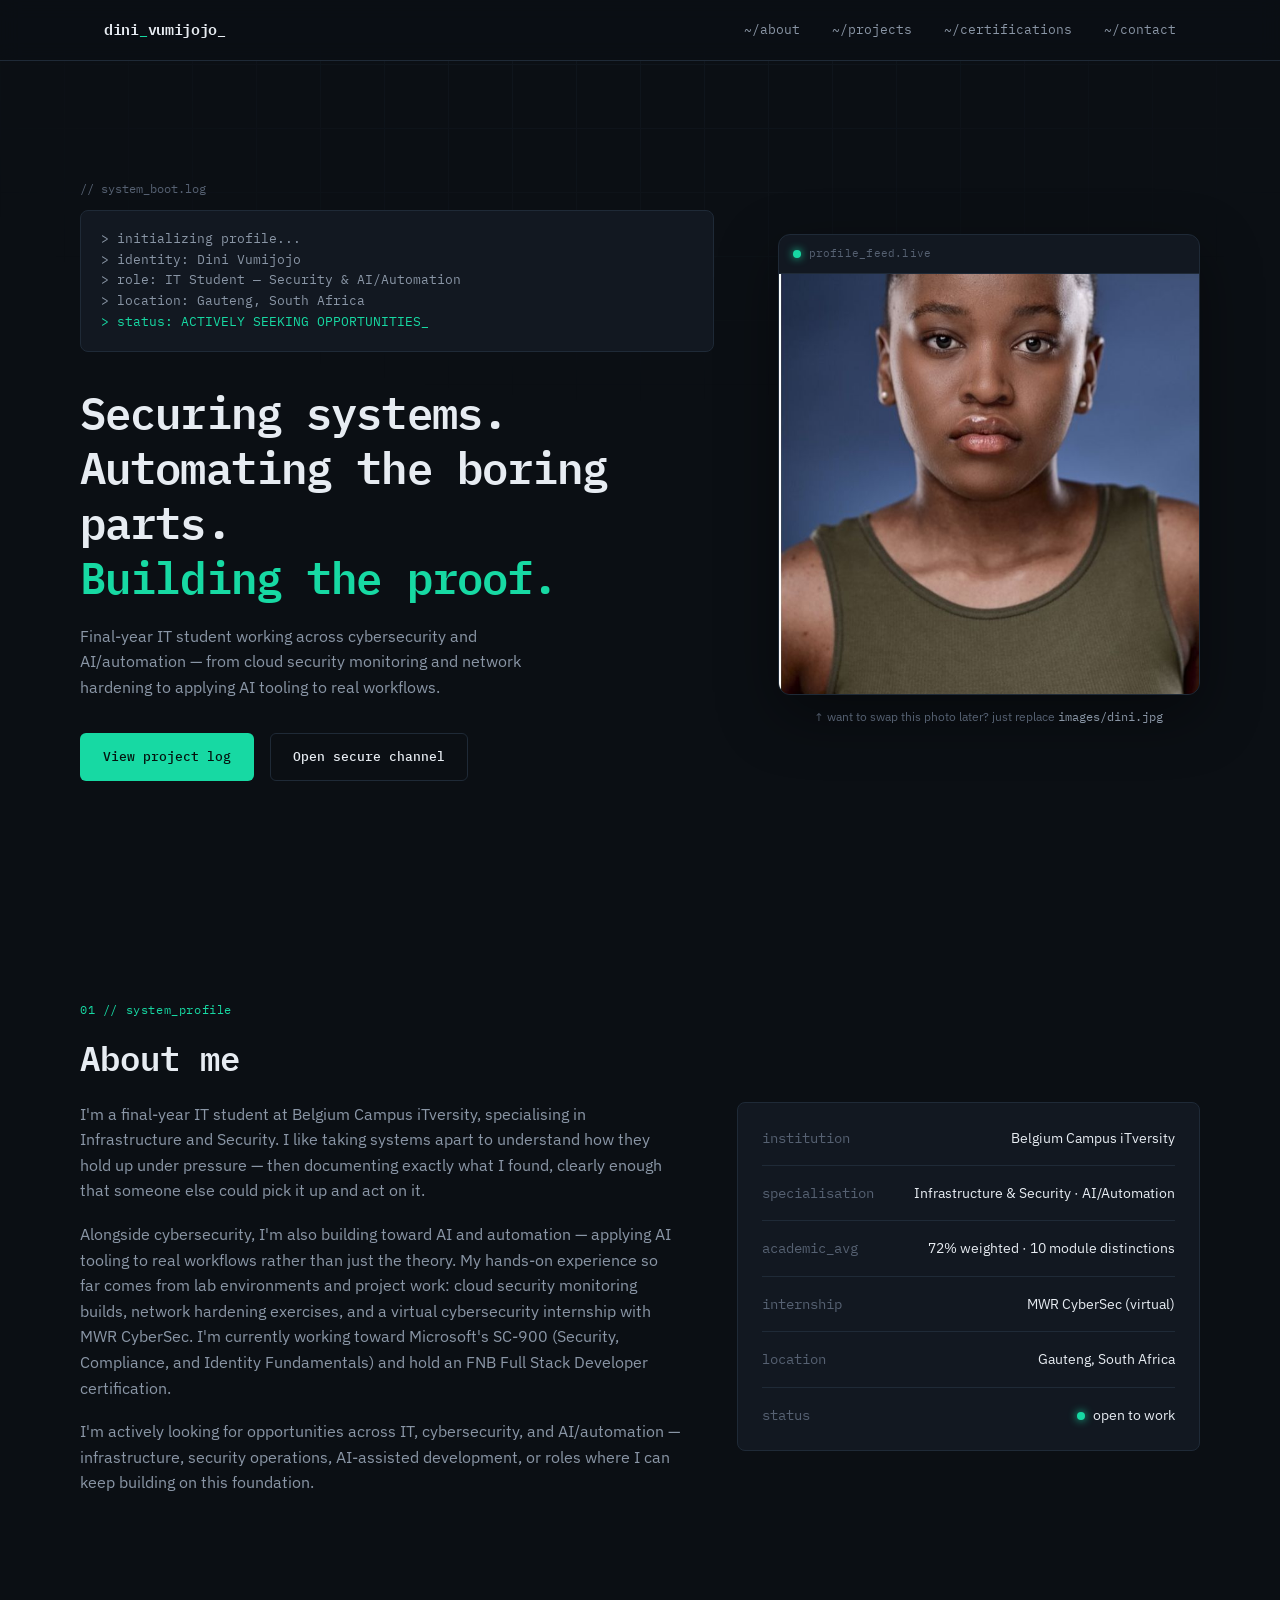
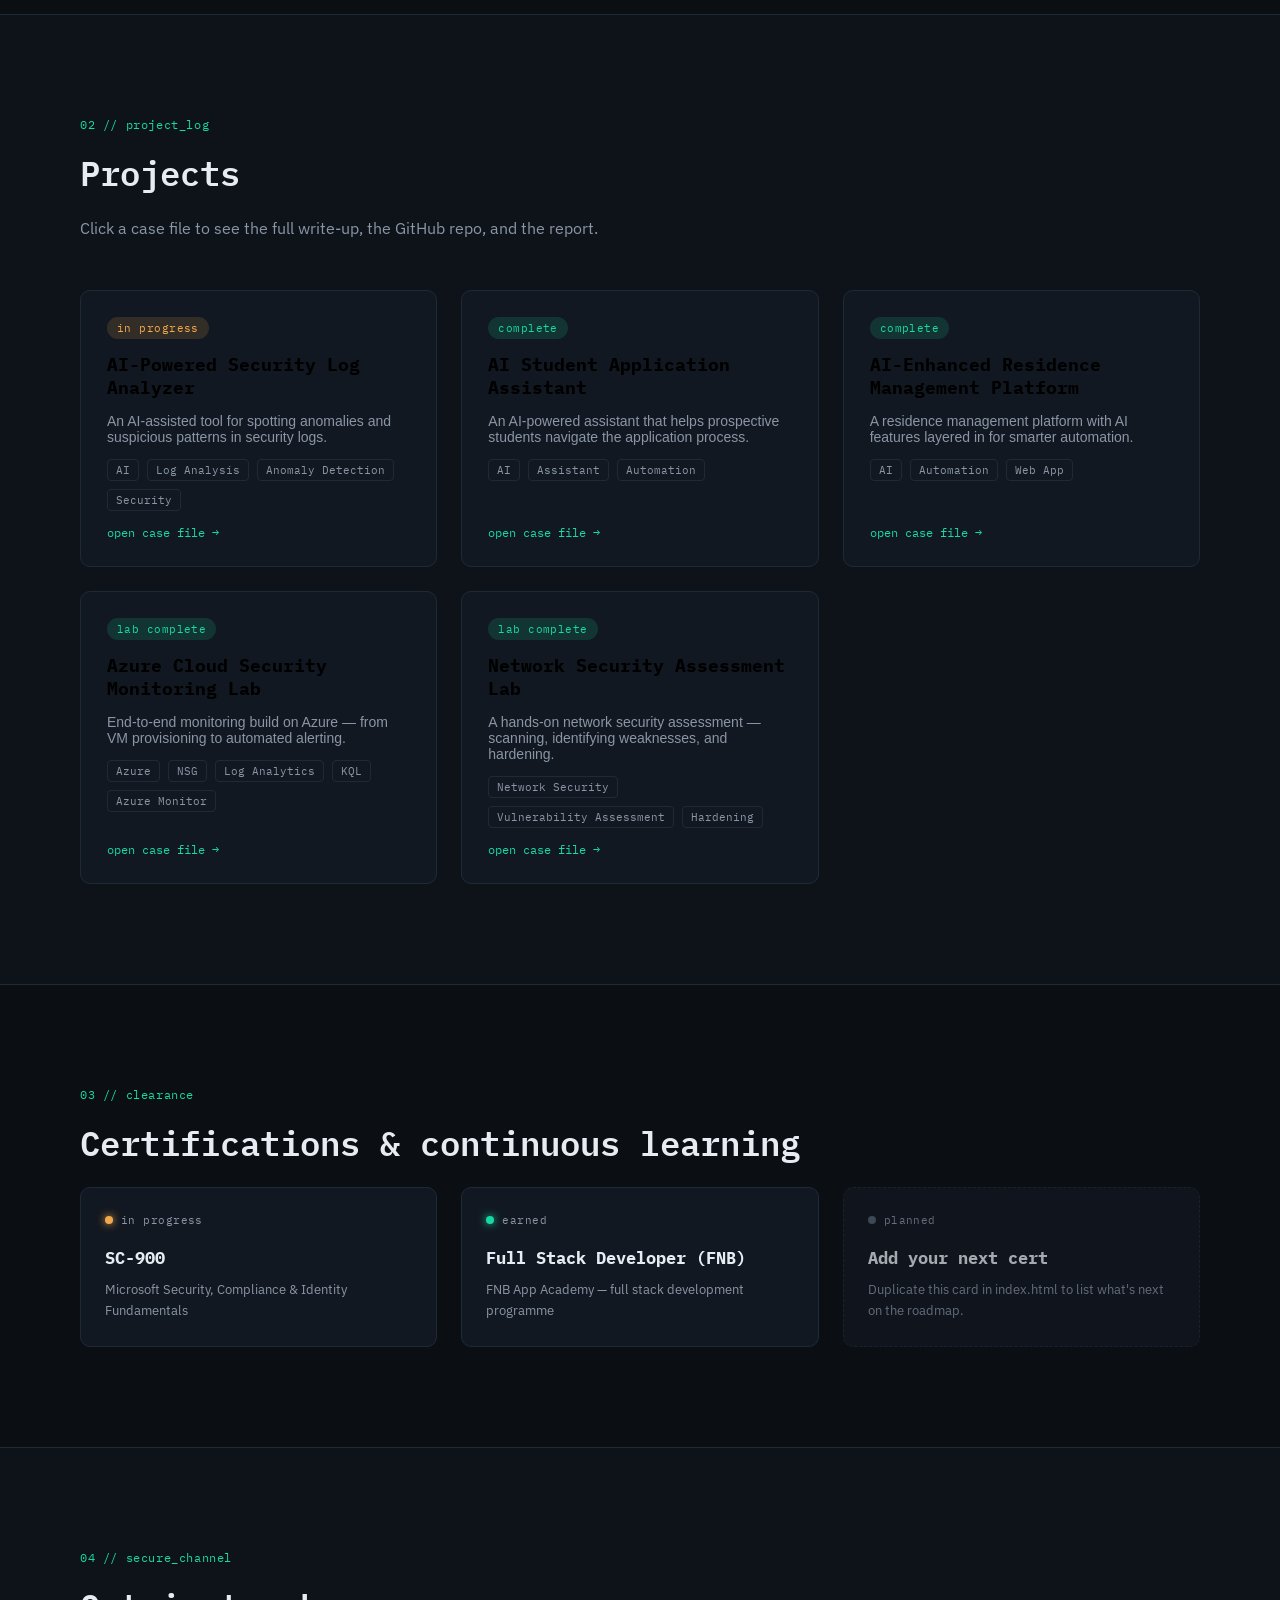
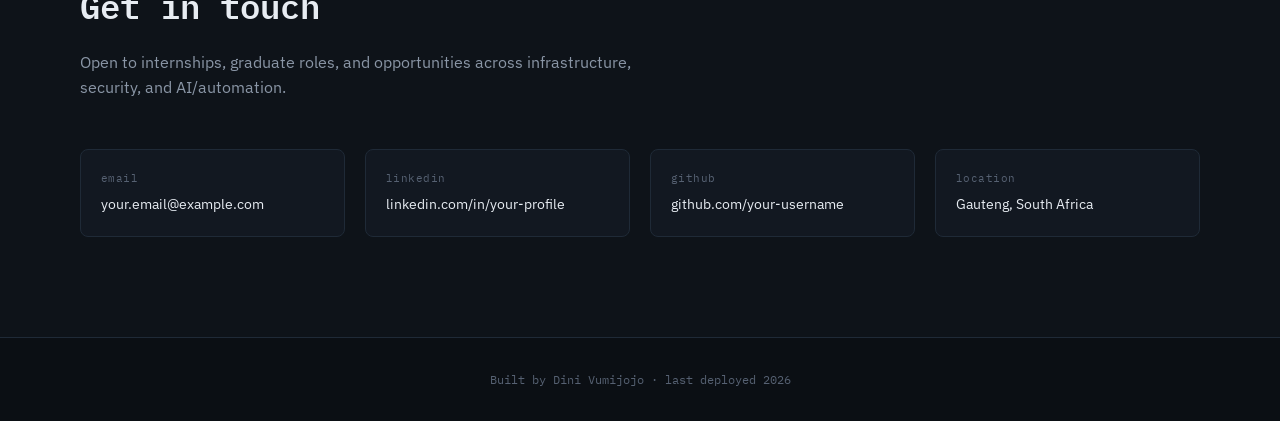
==== dini-portfolio/index.html @ 421c4d6e "Add profile photo" ====
<!DOCTYPE html>
<html lang="en">
<head>
<meta charset="UTF-8">
<meta name="viewport" content="width=device-width, initial-scale=1.0">
<title>Dini Vumijojo — IT Student | Security & AI/Automation</title>
<link rel="preconnect" href="https://fonts.googleapis.com">
<link rel="preconnect" href="https://fonts.gstatic.com" crossorigin>
<link href="https://fonts.googleapis.com/css2?family=IBM+Plex+Mono:wght@400;500;600;700&family=IBM+Plex+Sans:wght@400;500;600;700&display=swap" rel="stylesheet">
<link rel="stylesheet" href="style.css">
</head>
<body>

<!-- ===== BACKGROUND GRID DECORATION ===== -->
<div class="grid-overlay" aria-hidden="true"></div>

<!-- ===== NAV ===== -->
<header class="nav">
  <div class="nav-inner">
    <a href="#top" class="nav-logo">dini<span class="accent">_</span>vumijojo<span class="cursor-blink">_</span></a>
    <nav class="nav-links">
      <a href="#about">~/about</a>
      <a href="#projects">~/projects</a>
      <a href="#certifications">~/certifications</a>
      <a href="#contact">~/contact</a>
    </nav>
    <button class="nav-toggle" id="navToggle" aria-label="Toggle menu" aria-expanded="false">
      <span></span><span></span><span></span>
    </button>
  </div>
</header>

<!-- ===== HERO ===== -->
<section class="hero" id="top">
  <div class="hero-inner">
    <div class="hero-text">
      <p class="terminal-label">// system_boot.log</p>
      <div class="terminal-box" id="bootTerminal">
        <p class="boot-line" data-text="> initializing profile..."></p>
        <p class="boot-line" data-text="> identity: Dini Vumijojo"></p>
        <p class="boot-line" data-text="> role: IT Student — Security & AI/Automation"></p>
        <p class="boot-line" data-text="> location: Gauteng, South Africa"></p>
        <p class="boot-line boot-line--status" data-text="> status: ACTIVELY SEEKING OPPORTUNITIES_"></p>
      </div>
      <h1 class="hero-title">Securing systems.<br>Automating the boring parts.<br><span class="accent">Building the proof.</span></h1>
      <p class="hero-sub">Final-year IT student working across cybersecurity and AI/automation — from cloud security monitoring and network hardening to applying AI tooling to real workflows.</p>
      <div class="hero-cta">
        <a href="#projects" class="btn btn--primary">View project log</a>
        <a href="#contact" class="btn btn--ghost">Open secure channel</a>
      </div>
    </div>

    <div class="hero-photo-frame">
      <div class="monitor">
        <div class="monitor-bar">
          <span class="status-dot status-dot--green"></span>
          <span class="monitor-label">profile_feed.live</span>
        </div>
        <div class="monitor-screen">
          <img src="images/dini.jpg" alt="Dini Vumijojo" id="profilePhoto">
          <div class="scanline" aria-hidden="true"></div>
        </div>
      </div>
      <p class="photo-note">↑ want to swap this photo later? just replace <code>images/dini.jpg</code></p>
    </div>
  </div>
</section>

<!-- ===== ABOUT ===== -->
<section class="section" id="about">
  <div class="section-inner">
    <p class="section-eyebrow">01 // system_profile</p>
    <h2 class="section-title">About me</h2>

    <div class="about-grid">
      <div class="about-copy">
        <p>I'm a final-year IT student at Belgium Campus iTversity, specialising in Infrastructure and Security. I like taking systems apart to understand how they hold up under pressure — then documenting exactly what I found, clearly enough that someone else could pick it up and act on it.</p>
        <p>Alongside cybersecurity, I'm also building toward AI and automation — applying AI tooling to real workflows rather than just the theory. My hands-on experience so far comes from lab environments and project work: cloud security monitoring builds, network hardening exercises, and a virtual cybersecurity internship with MWR CyberSec. I'm currently working toward Microsoft's SC-900 (Security, Compliance, and Identity Fundamentals) and hold an FNB Full Stack Developer certification.</p>
        <p>I'm actively looking for opportunities across IT, cybersecurity, and AI/automation — infrastructure, security operations, AI-assisted development, or roles where I can keep building on this foundation.</p>
      </div>

      <div class="about-readout">
        <div class="readout-row">
          <span class="readout-key">institution</span>
          <span class="readout-val">Belgium Campus iTversity</span>
        </div>
        <div class="readout-row">
          <span class="readout-key">specialisation</span>
          <span class="readout-val">Infrastructure &amp; Security · AI/Automation</span>
        </div>
        <div class="readout-row">
          <span class="readout-key">academic_avg</span>
          <span class="readout-val">72% weighted · 10 module distinctions</span>
        </div>
        <div class="readout-row">
          <span class="readout-key">internship</span>
          <span class="readout-val">MWR CyberSec (virtual)</span>
        </div>
        <div class="readout-row">
          <span class="readout-key">location</span>
          <span class="readout-val">Gauteng, South Africa</span>
        </div>
        <div class="readout-row">
          <span class="readout-key">status</span>
          <span class="readout-val"><span class="status-dot status-dot--green inline-dot"></span>open to work</span>
        </div>
      </div>
    </div>
  </div>
</section>

<!-- ===== PROJECTS ===== -->
<section class="section section--alt" id="projects">
  <div class="section-inner">
    <p class="section-eyebrow">02 // project_log</p>
    <h2 class="section-title">Projects</h2>
    <p class="section-lede">Click a case file to see the full write-up, the GitHub repo, and the report.</p>

    <div class="project-grid" id="projectGrid">
      <!-- Project card: populated from data in script.js -->
    </div>
  </div>
</section>

<!-- ===== CERTIFICATIONS ===== -->
<section class="section" id="certifications">
  <div class="section-inner">
    <p class="section-eyebrow">03 // clearance</p>
    <h2 class="section-title">Certifications &amp; continuous learning</h2>

    <div class="cert-row">
      <div class="cert-badge cert-badge--progress">
        <div class="cert-badge-top">
          <span class="status-dot status-dot--amber inline-dot"></span>
          <span class="cert-state">in progress</span>
        </div>
        <h3>SC-900</h3>
        <p>Microsoft Security, Compliance &amp; Identity Fundamentals</p>
      </div>

      <div class="cert-badge cert-badge--earned">
        <div class="cert-badge-top">
          <span class="status-dot status-dot--green inline-dot"></span>
          <span class="cert-state">earned</span>
        </div>
        <h3>Full Stack Developer (FNB)</h3>
        <p>FNB App Academy — full stack development programme</p>
      </div>

      <div class="cert-badge cert-badge--placeholder">
        <div class="cert-badge-top">
          <span class="status-dot status-dot--dim inline-dot"></span>
          <span class="cert-state">planned</span>
        </div>
        <h3>Add your next cert</h3>
        <p>Duplicate this card in index.html to list what's next on the roadmap.</p>
      </div>
    </div>
  </div>
</section>

<!-- ===== CONTACT ===== -->
<section class="section section--alt" id="contact">
  <div class="section-inner">
    <p class="section-eyebrow">04 // secure_channel</p>
    <h2 class="section-title">Get in touch</h2>
    <p class="section-lede">Open to internships, graduate roles, and opportunities across infrastructure, security, and AI/automation.</p>

    <div class="contact-grid">
      <a class="contact-card" href="mailto:your.email@example.com">
        <span class="contact-label">email</span>
        <span class="contact-value">your.email@example.com</span>
      </a>
      <a class="contact-card" href="https://linkedin.com/in/your-profile" target="_blank" rel="noopener">
        <span class="contact-label">linkedin</span>
        <span class="contact-value">linkedin.com/in/your-profile</span>
      </a>
      <a class="contact-card" href="https://github.com/your-username" target="_blank" rel="noopener">
        <span class="contact-label">github</span>
        <span class="contact-value">github.com/your-username</span>
      </a>
      <div class="contact-card contact-card--static">
        <span class="contact-label">location</span>
        <span class="contact-value">Gauteng, South Africa</span>
      </div>
    </div>
  </div>
</section>

<footer class="footer">
  <p>Built by Dini Vumijojo · last deployed <span id="deployYear"></span></p>
</footer>

<!-- ===== PROJECT MODAL ===== -->
<div class="modal-backdrop" id="modalBackdrop">
  <div class="modal" role="dialog" aria-modal="true" aria-labelledby="modalTitle">
    <button class="modal-close" id="modalClose" aria-label="Close">✕</button>
    <p class="modal-eyebrow" id="modalStatus">status</p>
    <h3 class="modal-title" id="modalTitle">Project title</h3>
    <p class="modal-desc" id="modalDesc">Description</p>
    <div class="modal-tags" id="modalTags"></div>
    <div class="modal-actions">
      <a href="#" class="btn btn--primary" id="modalGithub" target="_blank" rel="noopener">View on GitHub</a>
      <a href="#" class="btn btn--ghost" id="modalDoc" target="_blank" rel="noopener">View report (PDF)</a>
    </div>
  </div>
</div>

<script src="script.js"></script>
</body>
</html>
---- dini-portfolio/style.css ----
/* =========================================================
   TOKENS
========================================================= */
:root{
  --bg:            #0B0F14;
  --panel:         #121821;
  --panel-alt:     #0E1319;
  --border:        #1F2A37;
  --text:          #E7ECF2;
  --text-dim:      #8A96A6;
  --text-faint:    #566172;
  --accent:        #17D9A3;
  --accent-dim:    rgba(23,217,163,0.15);
  --amber:         #F2A94D;
  --amber-dim:     rgba(242,169,77,0.15);
  --danger:        #EF5B5B;

  --font-mono: 'IBM Plex Mono', 'Courier New', monospace;
  --font-sans: 'IBM Plex Sans', -apple-system, sans-serif;

  --max-w: 1120px;
}

*{ box-sizing:border-box; margin:0; padding:0; }

html{ scroll-behavior:smooth; }

body{
  background:var(--bg);
  color:var(--text);
  font-family:var(--font-sans);
  line-height:1.6;
  -webkit-font-smoothing:antialiased;
  overflow-x:hidden;
}

a{ color:inherit; text-decoration:none; }

::selection{ background:var(--accent); color:#04140F; }

@media (prefers-reduced-motion: reduce){
  *{ animation-duration:0.001ms !important; animation-iteration-count:1 !important; transition-duration:0.001ms !important; scroll-behavior:auto !important; }
}

/* =========================================================
   BACKGROUND GRID
========================================================= */
.grid-overlay{
  position:fixed; inset:0; z-index:0; pointer-events:none;
  background-image:
    linear-gradient(var(--border) 1px, transparent 1px),
    linear-gradient(90deg, var(--border) 1px, transparent 1px);
  background-size:64px 64px;
  opacity:0.25;
  mask-image:radial-gradient(ellipse 80% 60% at 50% 0%, black 20%, transparent 75%);
}

/* =========================================================
   NAV
========================================================= */
.nav{
  position:fixed; top:0; left:0; right:0; z-index:100;
  background:rgba(11,15,20,0.85);
  backdrop-filter:blur(10px);
  border-bottom:1px solid var(--border);
}
.nav-inner{
  max-width:var(--max-w); margin:0 auto; padding:18px 24px;
  display:flex; align-items:center; justify-content:space-between;
}
.nav-logo{
  font-family:var(--font-mono); font-size:15px; font-weight:600; letter-spacing:-0.02em;
}
.nav-links{ display:flex; gap:32px; }
.nav-links a{
  font-family:var(--font-mono); font-size:13px; color:var(--text-dim);
  transition:color 0.2s ease;
}
.nav-links a:hover{ color:var(--accent); }
.accent{ color:var(--accent); }

.cursor-blink{
  display:inline-block; animation:blink 1.1s steps(1) infinite;
}
@keyframes blink{ 50%{ opacity:0; } }

.nav-toggle{
  display:none; flex-direction:column; gap:5px; background:none; border:none; cursor:pointer; padding:6px;
}
.nav-toggle span{ width:22px; height:2px; background:var(--text); }

/* =========================================================
   HERO
========================================================= */
.hero{
  position:relative; z-index:1;
  min-height:100vh;
  display:flex; align-items:center;
  padding:120px 24px 60px;
}
.hero-inner{
  max-width:var(--max-w); margin:0 auto; width:100%;
  display:grid; grid-template-columns:1.2fr 0.8fr; gap:64px; align-items:center;
}

.terminal-label{
  font-family:var(--font-mono); font-size:12px; color:var(--text-faint); margin-bottom:12px;
}

.terminal-box{
  background:var(--panel); border:1px solid var(--border); border-radius:8px;
  padding:18px 20px; margin-bottom:32px;
  font-family:var(--font-mono); font-size:13px;
}
.boot-line{
  color:var(--text-dim);
  white-space:nowrap; overflow:hidden;
  border-right:2px solid transparent;
  width:0; max-width:100%;
  animation:type 0.9s steps(40,end) forwards, caret 0.9s steps(1) infinite;
}
.boot-line::before{ content:attr(data-text); }
.boot-line--status{ color:var(--accent); }
.boot-line:nth-child(1){ animation-delay:0.1s; }
.boot-line:nth-child(2){ animation-delay:1.0s; }
.boot-line:nth-child(3){ animation-delay:1.9s; }
.boot-line:nth-child(4){ animation-delay:2.8s; }
.boot-line:nth-child(5){ animation-delay:3.7s; animation-fill-mode:forwards; }
@keyframes type{ from{ width:0; } to{ width:100%; } }
@keyframes caret{ 50%{ border-color:var(--text-faint); } }

.hero-title{
  font-family:var(--font-mono); font-size:clamp(28px,4vw,44px); font-weight:600;
  line-height:1.25; letter-spacing:-0.02em; margin-bottom:20px;
}

.hero-sub{
  color:var(--text-dim); font-size:16px; max-width:46ch; margin-bottom:32px;
}

.hero-cta{ display:flex; gap:16px; flex-wrap:wrap; }

.btn{
  font-family:var(--font-mono); font-size:13px; font-weight:500;
  padding:13px 22px; border-radius:6px; display:inline-block;
  transition:transform 0.15s ease, background 0.15s ease, border-color 0.15s ease;
  border:1px solid transparent;
}
.btn--primary{ background:var(--accent); color:#04140F; }
.btn--primary:hover{ transform:translateY(-2px); background:#1FEFB4; }
.btn--ghost{ border-color:var(--border); color:var(--text); }
.btn--ghost:hover{ border-color:var(--accent); color:var(--accent); }

/* ---- hero photo ---- */
.hero-photo-frame{ display:flex; flex-direction:column; gap:12px; }
.monitor{
  background:var(--panel); border:1px solid var(--border); border-radius:12px;
  overflow:hidden; box-shadow:0 20px 60px rgba(0,0,0,0.4);
}
.monitor-bar{
  display:flex; align-items:center; gap:8px;
  padding:10px 14px; border-bottom:1px solid var(--border);
  font-family:var(--font-mono); font-size:11px; color:var(--text-faint);
}
.monitor-label{ letter-spacing:0.02em; }
.monitor-screen{ position:relative; aspect-ratio:1/1; overflow:hidden; }
.monitor-screen img{ width:100%; height:100%; object-fit:cover; display:block; }
.scanline{
  position:absolute; left:0; right:0; height:40%;
  background:linear-gradient(180deg, transparent, rgba(23,217,163,0.06), transparent);
  animation:scan 5s linear infinite;
}
@keyframes scan{ from{ top:-40%; } to{ top:100%; } }

.photo-note{ font-size:12px; color:var(--text-faint); text-align:center; }
.photo-note code{ font-family:var(--font-mono); color:var(--text-dim); }

.status-dot{
  width:8px; height:8px; border-radius:50%; display:inline-block;
}
.status-dot--green{ background:var(--accent); box-shadow:0 0 8px var(--accent); }
.status-dot--amber{ background:var(--amber); box-shadow:0 0 8px var(--amber); }
.status-dot--dim{ background:var(--text-faint); }
.inline-dot{ margin-right:8px; vertical-align:middle; }

/* =========================================================
   SECTIONS (shared)
========================================================= */
.section{ position:relative; z-index:1; padding:100px 24px; }
.section--alt{ background:var(--panel-alt); border-top:1px solid var(--border); border-bottom:1px solid var(--border); }
.section-inner{ max-width:var(--max-w); margin:0 auto; }

.section-eyebrow{
  font-family:var(--font-mono); font-size:12px; color:var(--accent); letter-spacing:0.05em;
  margin-bottom:12px;
}
.section-title{
  font-family:var(--font-mono); font-size:clamp(24px,3vw,34px); font-weight:600; margin-bottom:16px;
}
.section-lede{ color:var(--text-dim); max-width:60ch; margin-bottom:48px; }

/* =========================================================
   ABOUT
========================================================= */
.about-grid{
  display:grid; grid-template-columns:1.3fr 1fr; gap:56px; align-items:start;
}
.about-copy p{ color:var(--text-dim); margin-bottom:18px; max-width:60ch; }

.about-readout{
  background:var(--panel); border:1px solid var(--border); border-radius:8px; padding:8px 24px;
}
.readout-row{
  display:flex; justify-content:space-between; gap:16px;
  padding:16px 0; border-bottom:1px solid var(--border);
  font-size:14px;
}
.readout-row:last-child{ border-bottom:none; }
.readout-key{ font-family:var(--font-mono); color:var(--text-faint); }
.readout-val{ color:var(--text); text-align:right; }

/* =========================================================
   PROJECTS
========================================================= */
.project-grid{
  display:grid; grid-template-columns:repeat(auto-fit, minmax(300px,1fr)); gap:24px;
}
.project-card{
  background:var(--panel); border:1px solid var(--border); border-radius:10px;
  padding:26px; cursor:pointer; text-align:left;
  transition:transform 0.2s ease, border-color 0.2s ease;
  display:flex; flex-direction:column; gap:14px;
}
.project-card:hover{ transform:translateY(-4px); border-color:var(--accent); }

.project-status{
  font-family:var(--font-mono); font-size:11px; letter-spacing:0.04em;
  padding:4px 10px; border-radius:20px; width:fit-content;
}
.project-status--deployed{ background:var(--accent-dim); color:var(--accent); }
.project-status--progress{ background:var(--amber-dim); color:var(--amber); }
.project-status--planned{ background:rgba(138,150,166,0.15); color:var(--text-dim); }

.project-card h3{ font-family:var(--font-mono); font-size:18px; }
.project-card p{ color:var(--text-dim); font-size:14px; }

.project-tags{ display:flex; flex-wrap:wrap; gap:8px; }
.tag{
  font-family:var(--font-mono); font-size:11px; color:var(--text-dim);
  border:1px solid var(--border); border-radius:4px; padding:3px 8px;
}
.project-open{
  font-family:var(--font-mono); font-size:12px; color:var(--accent);
  margin-top:auto;
}

/* =========================================================
   CERTIFICATIONS
========================================================= */
.cert-row{ display:grid; grid-template-columns:repeat(auto-fit, minmax(240px,1fr)); gap:24px; }
.cert-badge{
  background:var(--panel); border:1px solid var(--border); border-radius:10px; padding:24px;
}
.cert-badge-top{ display:flex; align-items:center; gap:0; margin-bottom:16px; }
.cert-state{ font-family:var(--font-mono); font-size:11px; color:var(--text-dim); letter-spacing:0.04em; }
.cert-badge h3{ font-family:var(--font-mono); font-size:17px; margin-bottom:8px; }
.cert-badge p{ color:var(--text-dim); font-size:13px; }
.cert-badge--placeholder{ border-style:dashed; opacity:0.7; }

/* =========================================================
   CONTACT
========================================================= */
.contact-grid{ display:grid; grid-template-columns:repeat(auto-fit, minmax(220px,1fr)); gap:20px; }
.contact-card{
  background:var(--panel); border:1px solid var(--border); border-radius:8px;
  padding:20px; display:flex; flex-direction:column; gap:6px;
  transition:border-color 0.2s ease, transform 0.2s ease;
}
.contact-card:not(.contact-card--static):hover{ border-color:var(--accent); transform:translateY(-2px); }
.contact-label{ font-family:var(--font-mono); font-size:11px; color:var(--text-faint); letter-spacing:0.04em; }
.contact-value{ font-size:14px; color:var(--text); word-break:break-word; }

/* =========================================================
   FOOTER
========================================================= */
.footer{
  position:relative; z-index:1;
  text-align:center; padding:32px 24px;
  font-family:var(--font-mono); font-size:12px; color:var(--text-faint);
}

/* =========================================================
   MODAL
========================================================= */
.modal-backdrop{
  position:fixed; inset:0; z-index:200;
  background:rgba(4,7,10,0.7); backdrop-filter:blur(4px);
  display:flex; align-items:center; justify-content:center; padding:24px;
  opacity:0; pointer-events:none; transition:opacity 0.2s ease;
}
.modal-backdrop.is-open{ opacity:1; pointer-events:auto; }

.modal{
  background:var(--panel); border:1px solid var(--border); border-radius:12px;
  padding:36px; max-width:560px; width:100%; position:relative;
  transform:translateY(12px); transition:transform 0.2s ease;
}
.modal-backdrop.is-open .modal{ transform:translateY(0); }

.modal-close{
  position:absolute; top:18px; right:18px; background:none; border:none;
  color:var(--text-dim); font-size:16px; cursor:pointer;
}
.modal-close:hover{ color:var(--accent); }

.modal-eyebrow{ font-family:var(--font-mono); font-size:11px; color:var(--accent); margin-bottom:10px; }
.modal-title{ font-family:var(--font-mono); font-size:22px; margin-bottom:14px; }
.modal-desc{ color:var(--text-dim); font-size:14px; margin-bottom:20px; }
.modal-tags{ display:flex; flex-wrap:wrap; gap:8px; margin-bottom:28px; }
.modal-actions{ display:flex; gap:14px; flex-wrap:wrap; }

/* =========================================================
   RESPONSIVE
========================================================= */
@media (max-width:860px){
  .hero-inner{ grid-template-columns:1fr; }
  .hero-photo-frame{ max-width:320px; margin:0 auto; }
  .about-grid{ grid-template-columns:1fr; }
  .nav-links{
    display:none; position:absolute; top:100%; left:0; right:0;
    flex-direction:column; gap:0; background:var(--bg); border-bottom:1px solid var(--border);
  }
  .nav-links.is-open{ display:flex; }
  .nav-links a{ padding:16px 24px; border-top:1px solid var(--border); }
  .nav-toggle{ display:flex; }
}
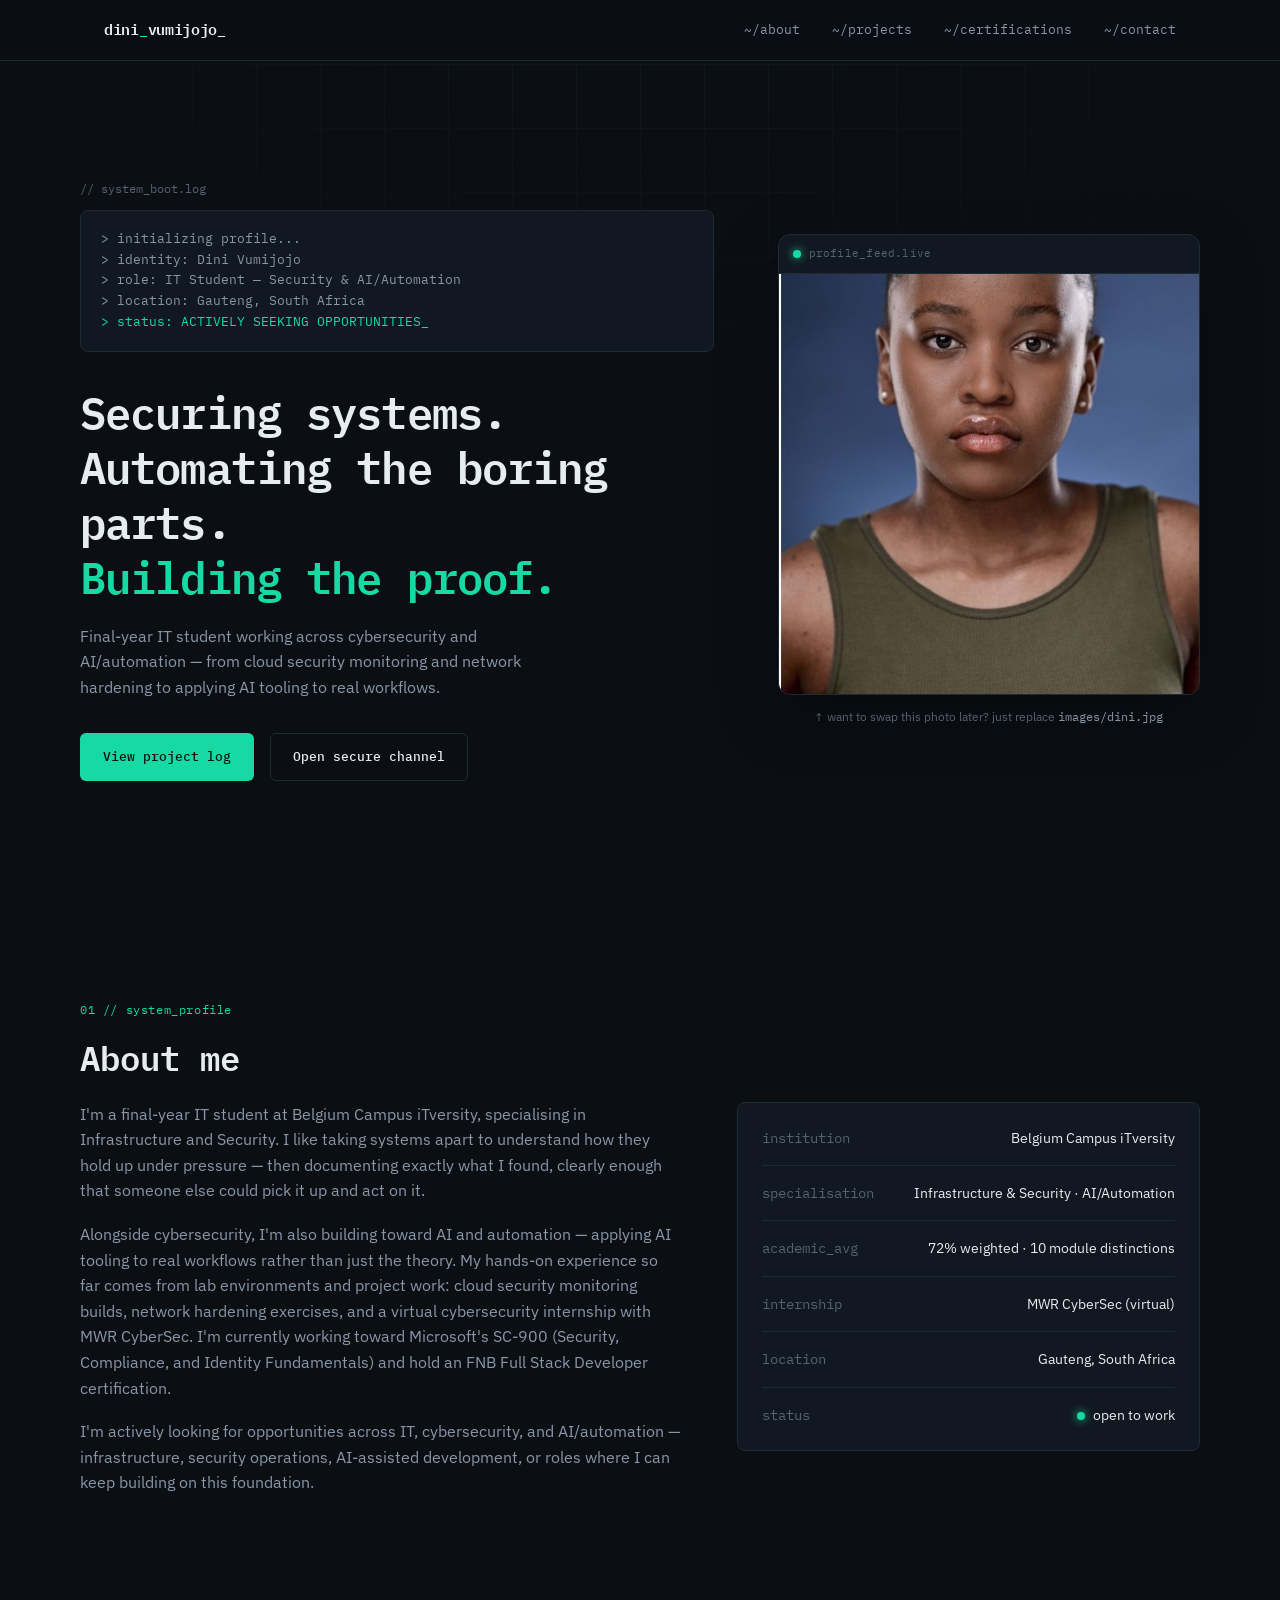
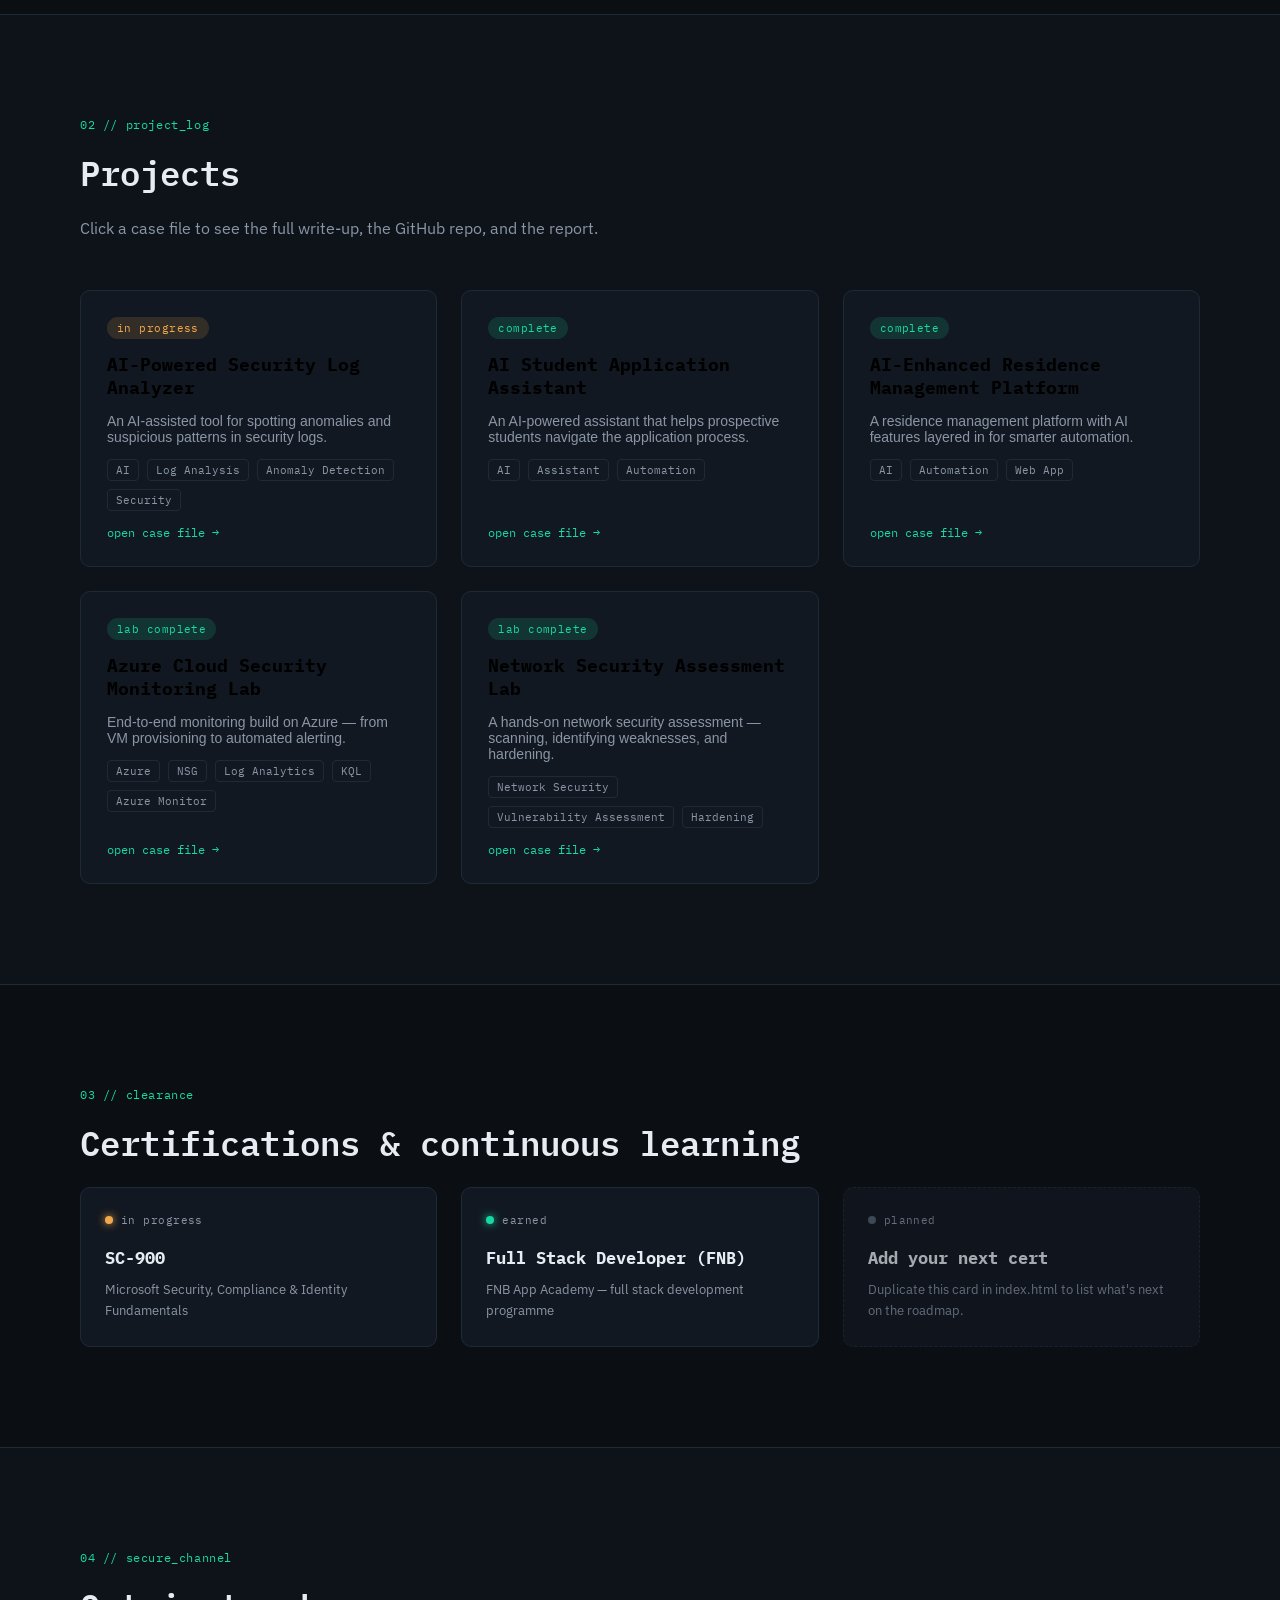
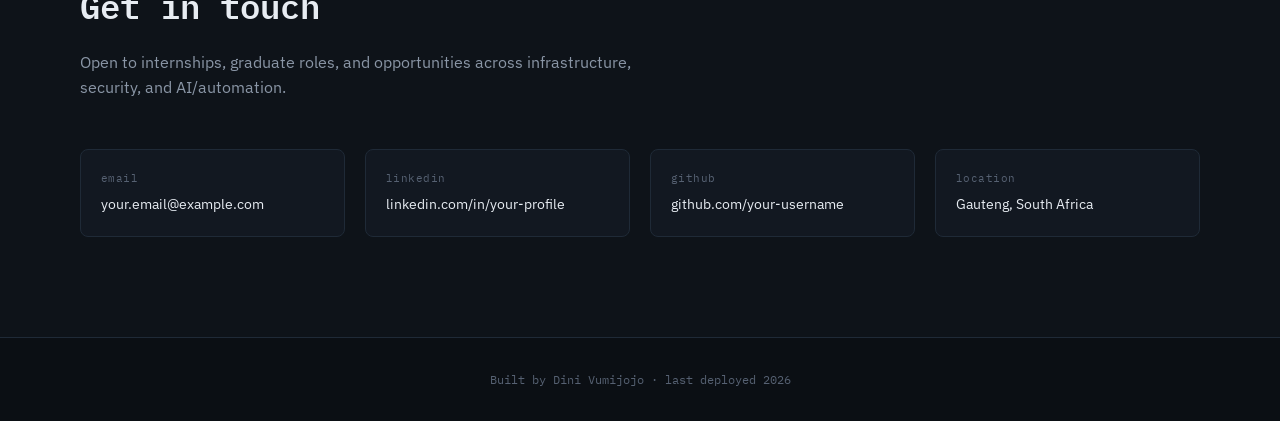
==== commit 03b1e8aa: "Add profile photo" ====
--- a/dini-portfolio/index.html
+++ b/dini-portfolio/index.html
@@ -207,5 +207,6 @@
 </div>
 
 <script src="script.js"></script>
+<script src="script.js"></script>
 </body>
 </html>
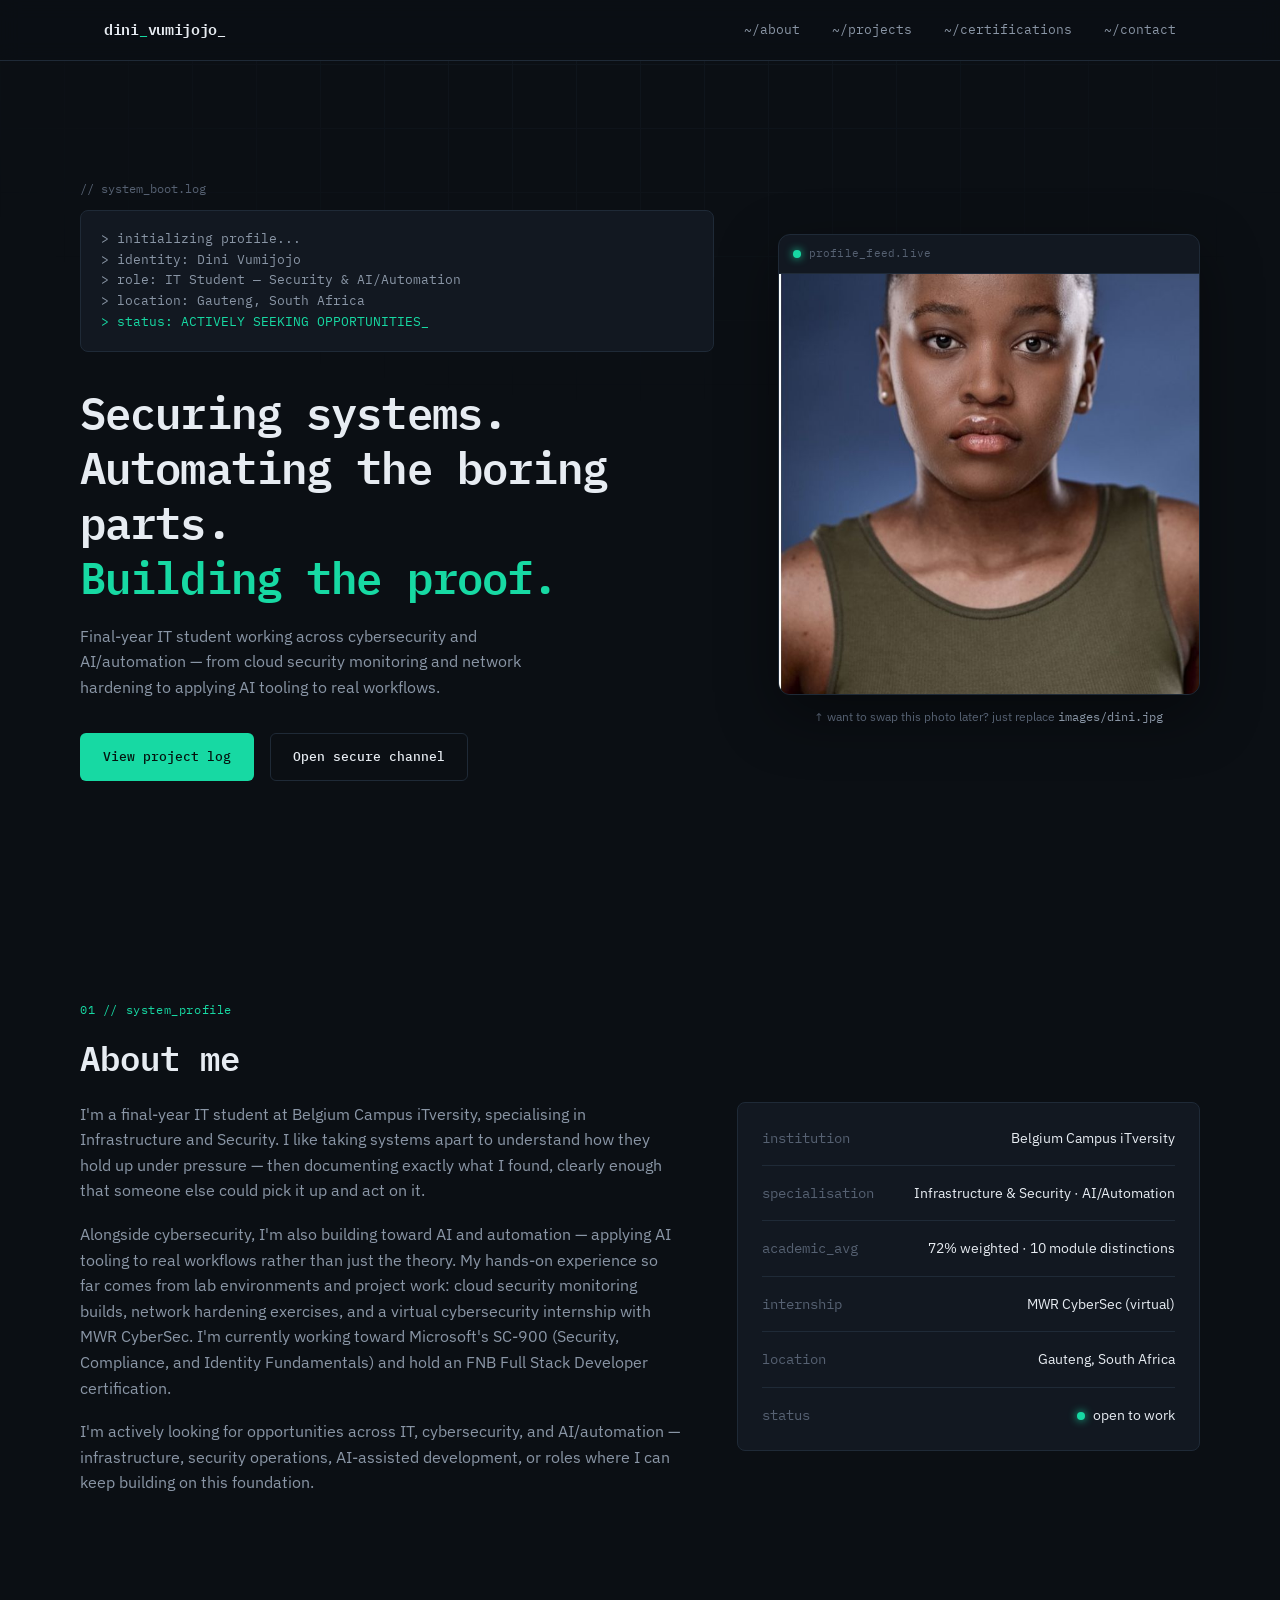
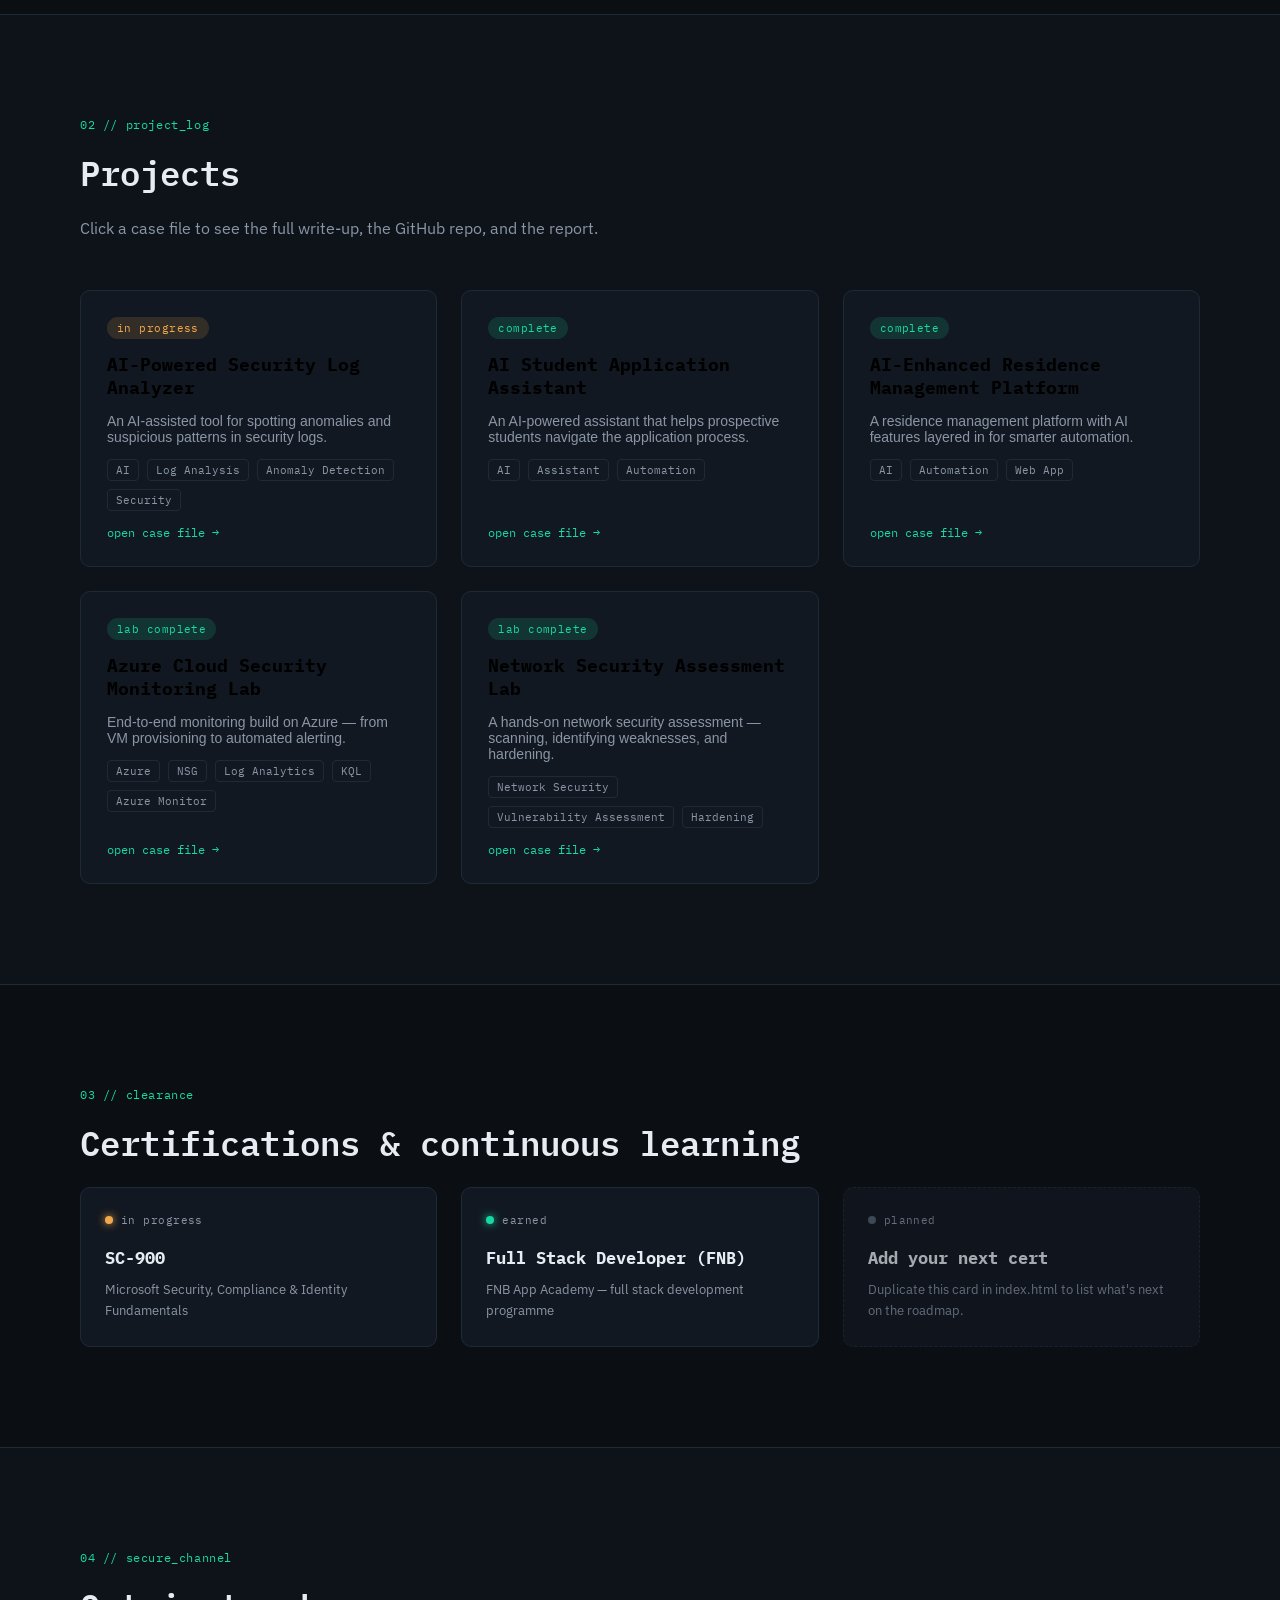
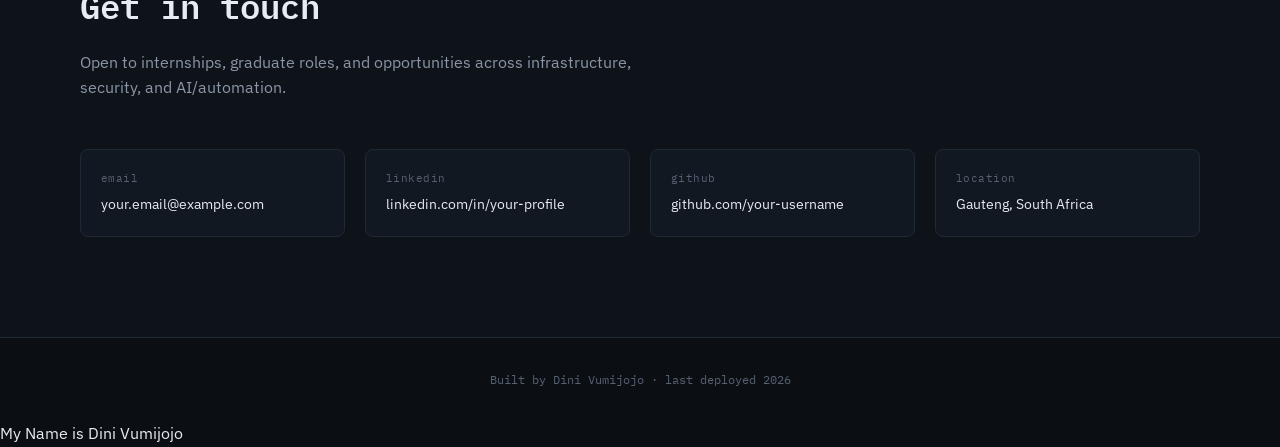
==== commit da81cd58: "added my name" ====
--- a/dini-portfolio/index.html
+++ b/dini-portfolio/index.html
@@ -207,6 +207,7 @@
 </div>
 
 <script src="script.js"></script>
-<script src="script.js"></script>
+<p> My Name is Dini Vumijojo</p>
+
 </body>
 </html>
